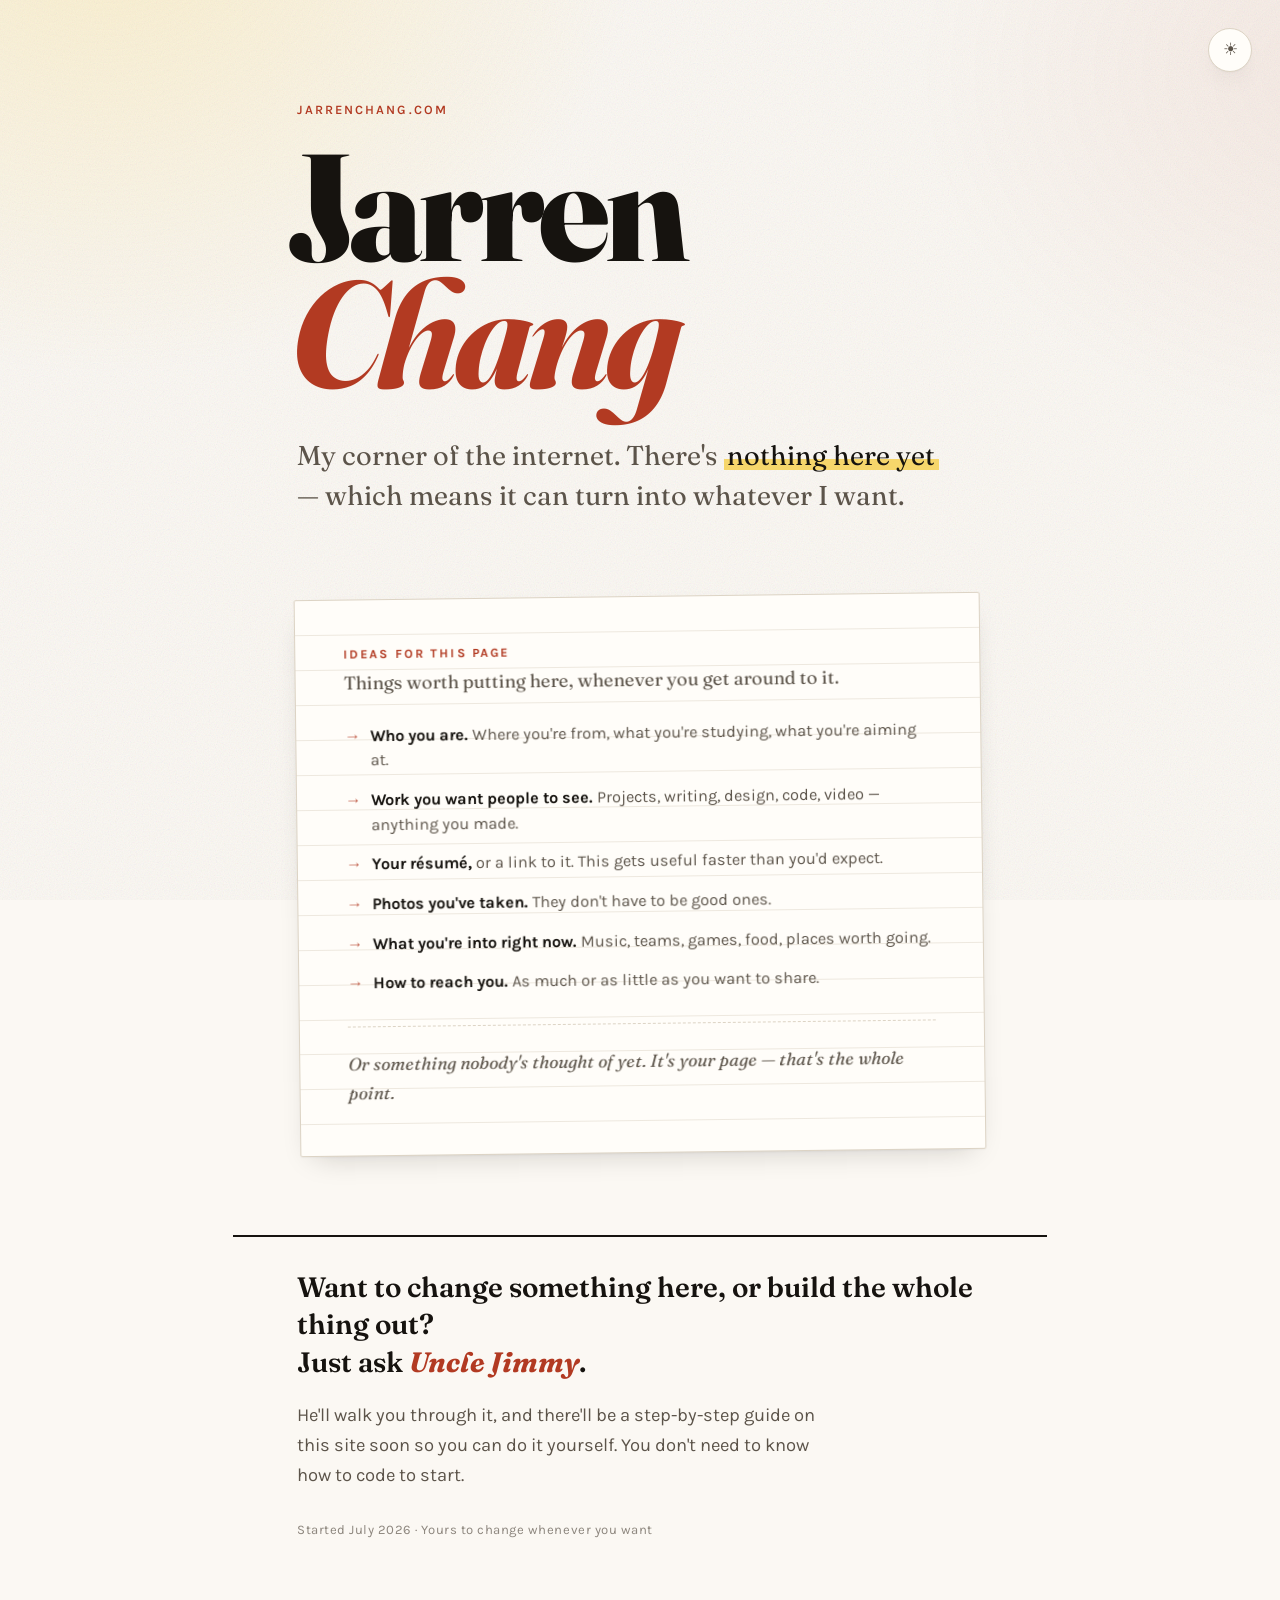
==== index.html @ b97a3cfe "Add placeholder front page and claim the custom domain First commit exists mainly to unblock the dom" ====
<!doctype html>
<html lang="en">
<head>
<meta charset="utf-8">
<meta name="viewport" content="width=device-width, initial-scale=1">
<title>Jarren Chang</title>
<meta name="description" content="Jarren Chang's personal site. Just getting started.">
<meta name="color-scheme" content="light dark">
<link rel="icon" href="data:image/svg+xml,<svg xmlns='http://www.w3.org/2000/svg' viewBox='0 0 100 100'><text y='.9em' font-size='90'>🌱</text></svg>">
<link rel="preconnect" href="https://fonts.googleapis.com">
<link rel="preconnect" href="https://fonts.gstatic.com" crossorigin>
<link href="https://fonts.googleapis.com/css2?family=Fraunces:opsz,wght@9..144,400..900&family=Karla:wght@300..700&display=swap" rel="stylesheet">

<!-- Set the theme before first paint so the page never flashes the wrong one. -->
<script>
  (function () {
    try {
      var saved = localStorage.getItem("theme");
      if (saved === "light" || saved === "dark") {
        document.documentElement.setAttribute("data-theme", saved);
      }
    } catch (e) { /* private browsing — fall back to the system preference */ }
  })();
</script>

<style>
  /* ---------- light (default) ---------- */
  :root {
    --paper:        #FBF8F3;
    --card:         #FFFDF9;
    --ink:          #16130F;
    --ink-soft:     #5C544A;
    --brick:        #B23A22;
    --highlight:    #F6D66B;
    --on-highlight: #16130F;
    --rule:         #DCD3C4;
    --grain:        .32;
    --wash-a:       rgba(246, 214, 107, .28);
    --wash-b:       rgba(178, 58, 34, .07);
    --card-shadow:  0 1px 2px rgba(22,19,15,.04), 0 12px 28px -14px rgba(22,19,15,.22);

    --display: "Fraunces", Georgia, serif;
    --body:    "Karla", -apple-system, sans-serif;
  }

  /* ---------- dark ---------- */
  @media (prefers-color-scheme: dark) {
    :root:not([data-theme="light"]) {
      --paper:        #14120F;
      --card:         #1C1916;
      --ink:          #F2EDE4;
      --ink-soft:     #A79C8D;
      --brick:        #EE7455;
      --highlight:    #F6D66B;
      --on-highlight: #14120F;
      --rule:         #37312A;
      --grain:        .20;
      --wash-a:       rgba(246, 214, 107, .10);
      --wash-b:       rgba(238, 116, 85, .07);
      --card-shadow:  0 1px 2px rgba(0,0,0,.3), 0 14px 34px -16px rgba(0,0,0,.6);
    }
  }

  /* The toggle must beat the media query in BOTH directions. */
  :root[data-theme="dark"] {
    --paper:        #14120F;
    --card:         #1C1916;
    --ink:          #F2EDE4;
    --ink-soft:     #A79C8D;
    --brick:        #EE7455;
    --highlight:    #F6D66B;
    --on-highlight: #14120F;
    --rule:         #37312A;
    --grain:        .20;
    --wash-a:       rgba(246, 214, 107, .10);
    --wash-b:       rgba(238, 116, 85, .07);
    --card-shadow:  0 1px 2px rgba(0,0,0,.3), 0 14px 34px -16px rgba(0,0,0,.6);
  }

  *, *::before, *::after { box-sizing: border-box; }
  html { -webkit-text-size-adjust: 100%; }

  body {
    margin: 0;
    background: var(--paper);
    color: var(--ink);
    font-family: var(--body);
    font-size: clamp(1rem, 0.95rem + 0.3vw, 1.15rem);
    line-height: 1.65;
    -webkit-font-smoothing: antialiased;
    overflow-x: hidden;
    transition: background-color .35s ease, color .35s ease;
  }

  /* Paper grain — inline SVG turbulence, no external asset to lose. */
  body::before {
    content: "";
    position: fixed;
    inset: 0;
    z-index: 0;
    pointer-events: none;
    opacity: var(--grain);
    background-image: url("data:image/svg+xml,%3Csvg xmlns='http://www.w3.org/2000/svg' width='300' height='300'%3E%3Cfilter id='n'%3E%3CfeTurbulence type='fractalNoise' baseFrequency='.85' numOctaves='3'/%3E%3C/filter%3E%3Crect width='300' height='300' filter='url(%23n)' opacity='.42'/%3E%3C/svg%3E");
  }

  body::after {
    content: "";
    position: fixed;
    inset: 0;
    z-index: 0;
    pointer-events: none;
    background:
      radial-gradient(70ch 60ch at 8% -10%, var(--wash-a), transparent 70%),
      radial-gradient(60ch 50ch at 105% 8%, var(--wash-b), transparent 65%);
  }

  .wrap {
    max-width: 74ch;
    margin: 0 auto;
    padding-inline: clamp(1.5rem, 6vw, 4rem);
  }

  main {
    position: relative;
    z-index: 1;
    padding-top: clamp(3.5rem, 11vh, 8rem);
  }

  /* ---------- theme toggle ---------- */

  .toggle {
    position: fixed;
    top: clamp(1rem, 3vw, 1.75rem);
    right: clamp(1rem, 3vw, 1.75rem);
    z-index: 10;
    width: 2.75rem;
    height: 2.75rem;
    display: grid;
    place-items: center;
    background: var(--card);
    color: var(--ink-soft);
    border: 1px solid var(--rule);
    border-radius: 50%;
    cursor: pointer;
    font-size: 1.05rem;
    line-height: 1;
    box-shadow: var(--card-shadow);
    transition: color .2s ease, transform .2s ease, border-color .2s ease;
  }
  .toggle:hover { color: var(--brick); transform: rotate(-12deg) scale(1.06); }
  .toggle:focus-visible { outline: 2px solid var(--brick); outline-offset: 3px; }

  .toggle .moon { display: none; }
  :root[data-theme="dark"] .toggle .sun  { display: none; }
  :root[data-theme="dark"] .toggle .moon { display: block; }
  @media (prefers-color-scheme: dark) {
    :root:not([data-theme="light"]) .toggle .sun  { display: none; }
    :root:not([data-theme="light"]) .toggle .moon { display: block; }
  }

  /* ---------- masthead ---------- */

  .eyebrow {
    font-size: .8rem;
    font-weight: 600;
    letter-spacing: .16em;
    text-transform: uppercase;
    color: var(--brick);
    margin: 0 0 1.4rem;
  }

  h1 {
    font-family: var(--display);
    font-optical-sizing: auto;
    font-weight: 800;
    font-size: clamp(3.6rem, 15vw, 9.5rem);
    line-height: .84;
    letter-spacing: -.035em;
    margin: 0 0 0 -.055em;
  }

  h1 .surname {
    display: block;
    color: var(--brick);
    font-style: italic;
    font-weight: 700;
  }

  .lede {
    font-family: var(--display);
    font-size: clamp(1.25rem, 1.05rem + 1vw, 1.7rem);
    line-height: 1.45;
    color: var(--ink-soft);
    max-width: 36ch;
    margin: 2.4rem 0 0;
  }

  .lede em {
    font-style: normal;
    color: var(--on-highlight);
    background: linear-gradient(transparent 62%, var(--highlight) 62%, var(--highlight) 94%, transparent 94%);
    padding: 0 .12em;
  }

  /* ---------- ideas notecard ---------- */

  .ideas {
    position: relative;
    margin: clamp(3.5rem, 9vh, 6rem) 0 0;
    padding: clamp(1.75rem, 4vw, 2.75rem) clamp(1.5rem, 4vw, 3rem) clamp(2rem, 4vw, 3rem);
    background: var(--card);
    border: 1px solid var(--rule);
    border-radius: 2px;
    transform: rotate(-.7deg);
    box-shadow: var(--card-shadow);
  }

  .ideas::before {
    content: "";
    position: absolute;
    inset: 0;
    pointer-events: none;
    opacity: .5;
    background: repeating-linear-gradient(
      to bottom,
      transparent,
      transparent calc(1.9em - 1px),
      var(--rule) calc(1.9em - 1px),
      var(--rule) 1.9em
    );
  }

  .ideas > * { position: relative; }

  .ideas h2 {
    font-size: .78rem;
    font-weight: 700;
    letter-spacing: .17em;
    text-transform: uppercase;
    color: var(--brick);
    margin: 0 0 .35rem;
  }

  .ideas .sub {
    font-family: var(--display);
    font-size: 1.15rem;
    color: var(--ink-soft);
    margin: 0 0 1.75rem;
    line-height: 1.4;
  }

  .ideas ul {
    list-style: none;
    margin: 0;
    padding: 0;
    display: grid;
    gap: .95rem;
  }

  .ideas li {
    display: grid;
    grid-template-columns: 1.6rem 1fr;
    align-items: baseline;
    font-size: 1.02rem;
    line-height: 1.5;
    color: var(--ink-soft);
  }

  .ideas li::before {
    content: "→";
    color: var(--brick);
    font-weight: 600;
    opacity: .8;
  }

  .ideas li b { font-weight: 700; color: var(--ink); }

  .ideas .last {
    margin: 1.9rem 0 0;
    padding-top: 1.4rem;
    border-top: 1px dashed var(--rule);
    font-family: var(--display);
    font-style: italic;
    font-size: 1.1rem;
    color: var(--ink-soft);
  }

  /* ---------- footer ---------- */

  footer {
    position: relative;
    z-index: 1;
    margin-top: clamp(3.5rem, 9vh, 6rem);
    padding-bottom: 4rem;
  }

  footer .inner {
    padding-top: 2rem;
    border-top: 2px solid var(--ink);
  }

  footer p { margin: 0 0 .9rem; max-width: 48ch; color: var(--ink-soft); }

  footer .ask {
    font-family: var(--display);
    font-size: clamp(1.3rem, 1.1rem + 1vw, 1.75rem);
    font-weight: 600;
    line-height: 1.35;
    color: var(--ink);
    margin-bottom: 1.1rem;
  }

  footer .ask b {
    color: var(--brick);
    font-style: italic;
    font-weight: 700;
    white-space: nowrap;
  }

  footer small {
    display: block;
    margin-top: 1.8rem;
    font-size: .82rem;
    letter-spacing: .04em;
    color: var(--ink-soft);
    opacity: .7;
  }

  /* ---------- entrance ---------- */

  .reveal {
    opacity: 0;
    transform: translateY(14px);
    animation: rise .85s cubic-bezier(.22,.68,.32,1) forwards;
  }
  .d1 { animation-delay: .05s; }
  .d2 { animation-delay: .18s; }
  .d3 { animation-delay: .32s; }
  .d4 { animation-delay: .48s; }
  .d5 { animation-delay: .62s; }

  @keyframes rise { to { opacity: 1; transform: translateY(0); } }

  .ideas.reveal { animation-name: rise-tilt; }
  @keyframes rise-tilt {
    from { opacity: 0; transform: translateY(20px) rotate(1.4deg); }
    to   { opacity: 1; transform: translateY(0)   rotate(-.7deg); }
  }

  @media (prefers-reduced-motion: reduce) {
    .reveal { animation: none; opacity: 1; transform: none; }
    .ideas.reveal { transform: rotate(-.7deg); }
    body, .toggle { transition: none; }
  }

  @media (max-width: 34rem) {
    .ideas, .ideas.reveal { transform: none; }
    .ideas.reveal { animation-name: rise; }
    h1 { margin-left: -.03em; }
  }
</style>
</head>
<body>

<button class="toggle" id="themeToggle" type="button" aria-label="Switch between light and dark mode">
  <span class="sun" aria-hidden="true">☀</span>
  <span class="moon" aria-hidden="true">☾</span>
</button>

<main class="wrap">

  <p class="eyebrow reveal d1">jarrenchang.com</p>

  <h1 class="reveal d2">Jarren<span class="surname">Chang</span></h1>

  <p class="lede reveal d3">
    My corner of the internet. There's <em>nothing here yet</em> — which means it can
    turn into whatever I want.
  </p>

  <section class="ideas reveal d4">
    <h2>Ideas for this page</h2>
    <p class="sub">Things worth putting here, whenever you get around to it.</p>

    <ul>
      <li><span><b>Who you are.</b> Where you're from, what you're studying, what you're aiming at.</span></li>
      <li><span><b>Work you want people to see.</b> Projects, writing, design, code, video — anything you made.</span></li>
      <li><span><b>Your résumé,</b> or a link to it. This gets useful faster than you'd expect.</span></li>
      <li><span><b>Photos you've taken.</b> They don't have to be good ones.</span></li>
      <li><span><b>What you're into right now.</b> Music, teams, games, food, places worth going.</span></li>
      <li><span><b>How to reach you.</b> As much or as little as you want to share.</span></li>
    </ul>

    <p class="last">Or something nobody's thought of yet. It's your page — that's the whole point.</p>
  </section>

</main>

<footer>
  <div class="wrap inner">
    <p class="ask">
      Want to change something here, or build the whole thing out?<br>
      Just ask <b>Uncle Jimmy</b>.
    </p>
    <p>
      He'll walk you through it, and there'll be a step-by-step guide on this site soon
      so you can do it yourself. You don't need to know how to code to start.
    </p>
    <small>Started July 2026 · Yours to change whenever you want</small>
  </div>
</footer>

<script>
  (function () {
    var btn = document.getElementById("themeToggle");
    var root = document.documentElement;

    btn.addEventListener("click", function () {
      var systemDark = window.matchMedia("(prefers-color-scheme: dark)").matches;
      var current = root.getAttribute("data-theme") || (systemDark ? "dark" : "light");
      var next = current === "dark" ? "light" : "dark";
      root.setAttribute("data-theme", next);
      try { localStorage.setItem("theme", next); } catch (e) { /* nothing to do */ }
    });
  })();
</script>

</body>
</html>
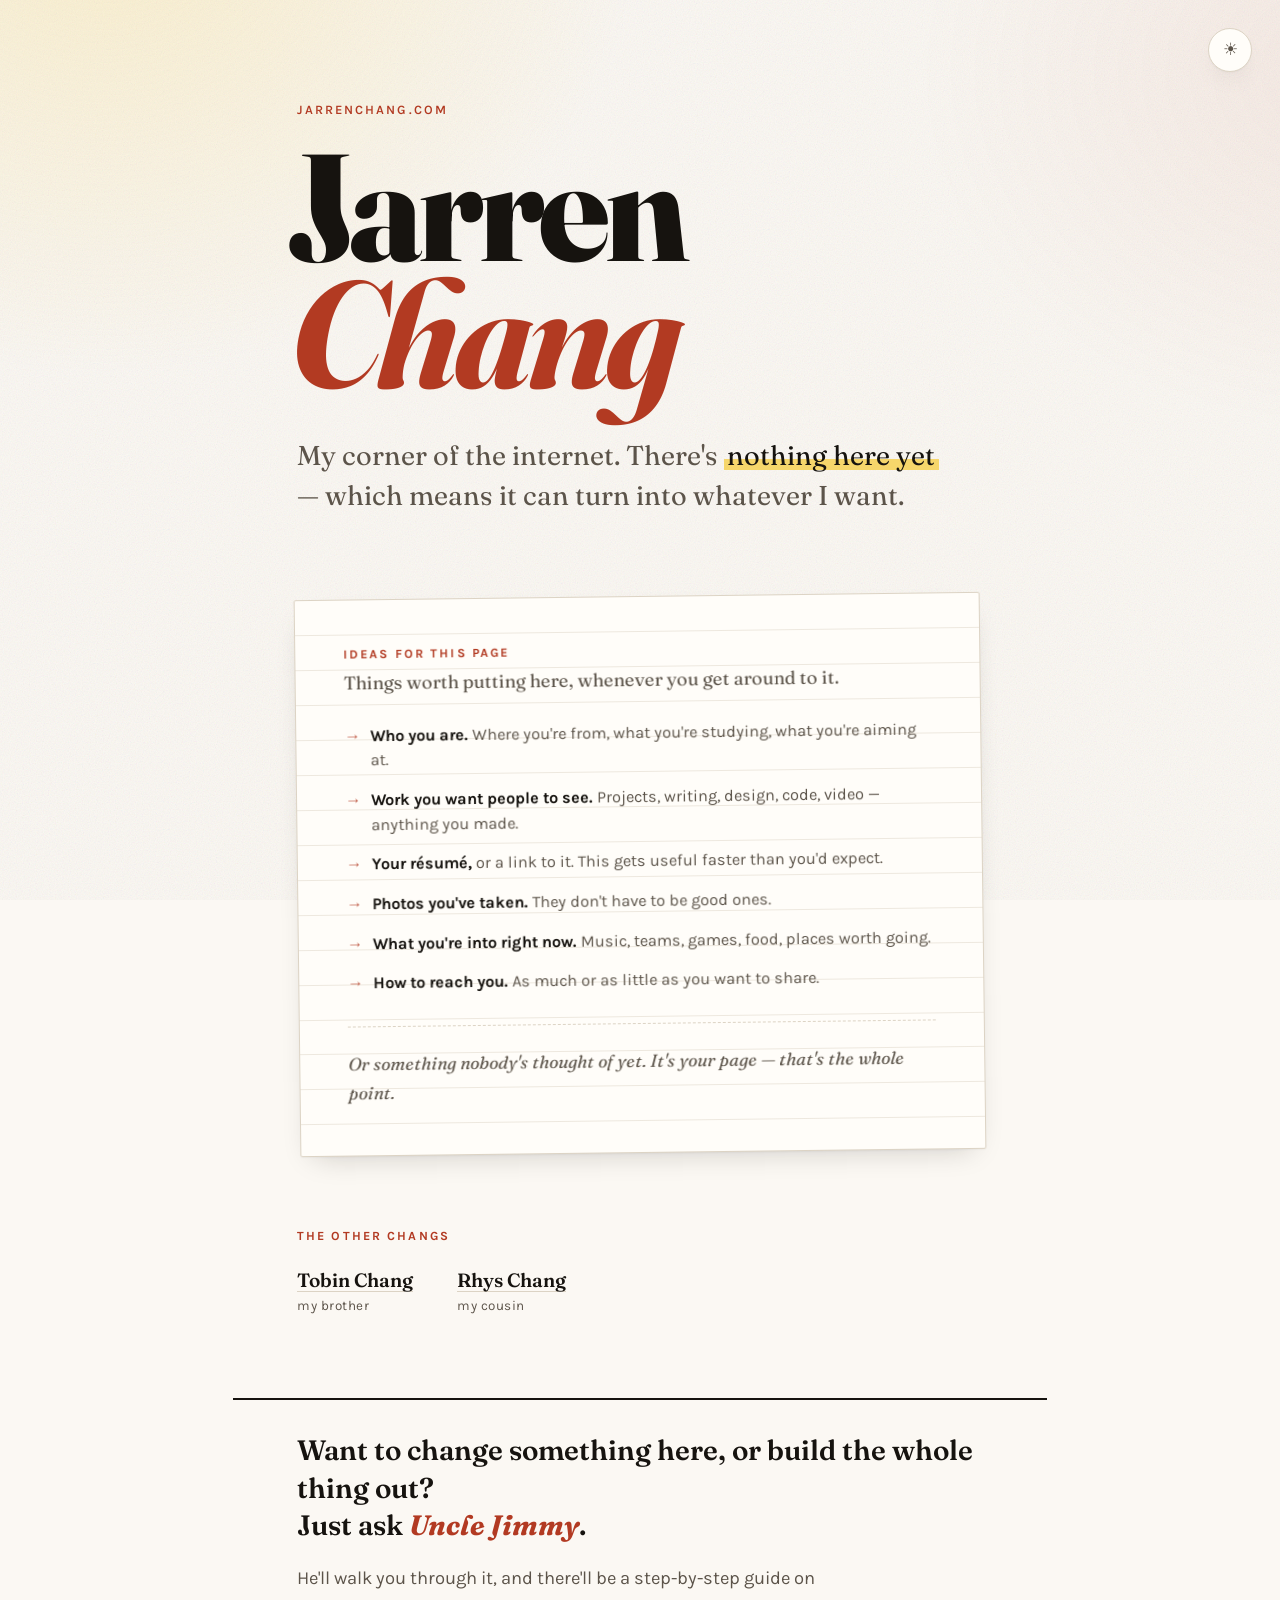
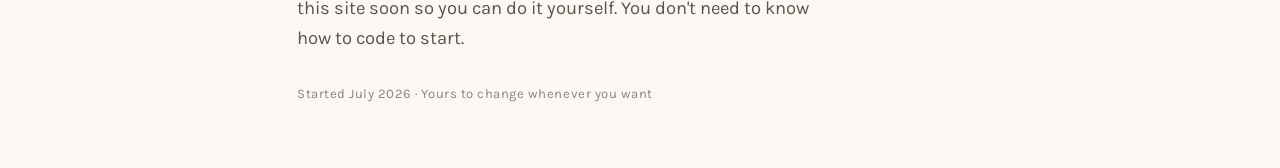
==== commit 202614f0: "Add links to Tobin's and Rhys's sites Both domains already resolve to GitHub Pages, so these aren't " ====
--- a/index.html
+++ b/index.html
@@ -285,6 +285,64 @@
     color: var(--ink-soft);
   }
 
+  /* ---------- the other Changs ---------- */
+
+  .elsewhere {
+    margin: clamp(3rem, 8vh, 5rem) 0 0;
+  }
+
+  .elsewhere h2 {
+    font-size: .78rem;
+    font-weight: 700;
+    letter-spacing: .17em;
+    text-transform: uppercase;
+    color: var(--brick);
+    margin: 0 0 1.25rem;
+  }
+
+  .elsewhere ul {
+    list-style: none;
+    margin: 0;
+    padding: 0;
+    display: flex;
+    flex-wrap: wrap;
+    gap: .85rem 2.75rem;
+  }
+
+  .elsewhere a {
+    display: inline-flex;
+    flex-direction: column;
+    text-decoration: none;
+    color: var(--ink);
+  }
+
+  .elsewhere .who {
+    font-family: var(--display);
+    font-size: 1.2rem;
+    font-weight: 600;
+    line-height: 1.25;
+    text-decoration: underline;
+    text-decoration-color: var(--rule);
+    text-decoration-thickness: 1px;
+    text-underline-offset: .22em;
+    transition: color .2s ease, text-decoration-color .2s ease;
+  }
+
+  .elsewhere .rel {
+    font-size: .84rem;
+    letter-spacing: .04em;
+    color: var(--ink-soft);
+    margin-top: .15rem;
+  }
+
+  .elsewhere a:hover .who,
+  .elsewhere a:focus-visible .who {
+    color: var(--brick);
+    text-decoration-color: var(--brick);
+  }
+
+  .elsewhere a:focus-visible { outline: 2px solid var(--brick); outline-offset: 4px; }
+
   /* ---------- footer ---------- */
 
   footer {
@@ -392,6 +450,24 @@
     </ul>
 
     <p class="last">Or something nobody's thought of yet. It's your page — that's the whole point.</p>
+  </section>
+
+  <section class="elsewhere reveal d5">
+    <h2>The other Changs</h2>
+    <ul>
+      <li>
+        <a href="https://tobinchang.com">
+          <span class="who">Tobin Chang</span>
+          <span class="rel">my brother</span>
+        </a>
+      </li>
+      <li>
+        <a href="https://rhyschang.com">
+          <span class="who">Rhys Chang</span>
+          <span class="rel">my cousin</span>
+        </a>
+      </li>
+    </ul>
   </section>
 
 </main>
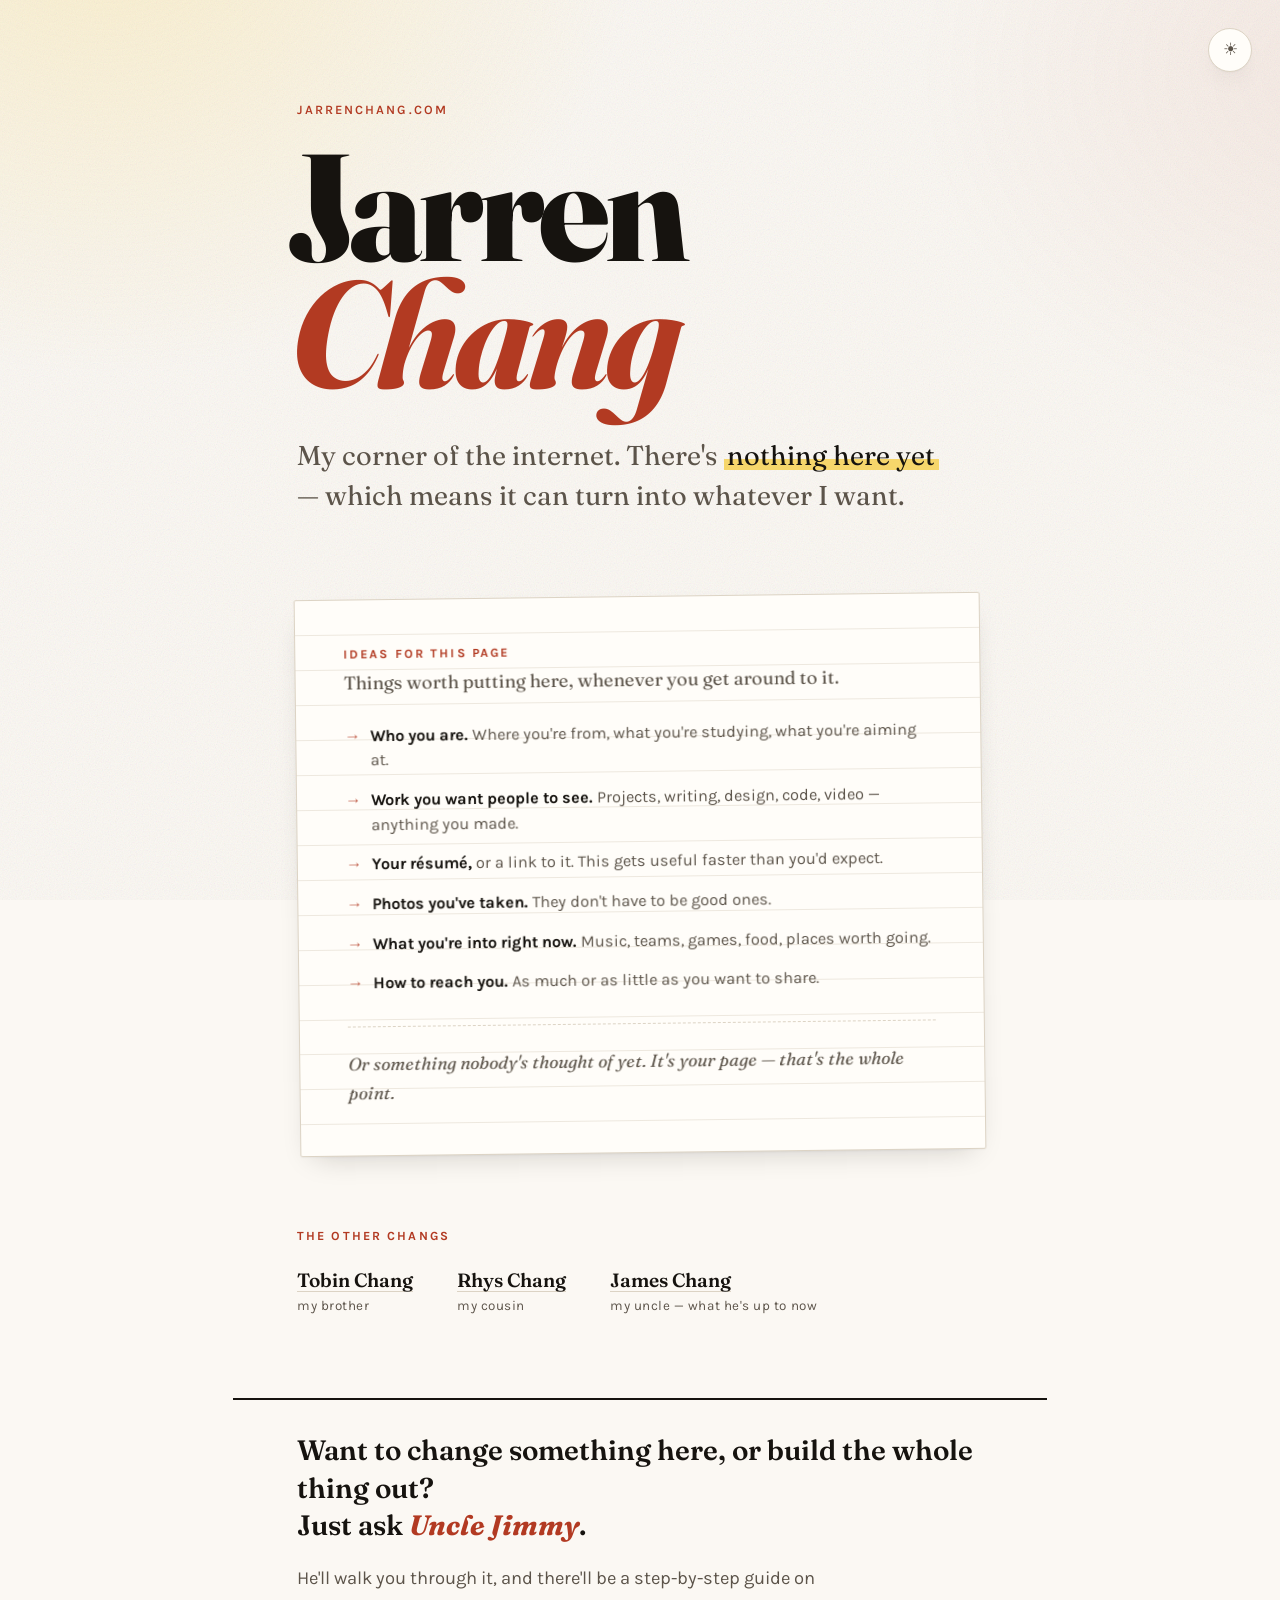
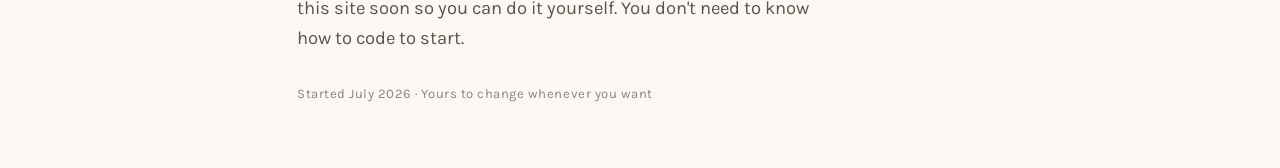
==== commit 5856daf3: "Add link to Uncle Jimmy's /now page Points at jameschang.co/now rather than the site root — verified" ====
--- a/index.html
+++ b/index.html
@@ -467,6 +467,12 @@
           <span class="rel">my cousin</span>
         </a>
       </li>
+      <li>
+        <a href="https://jameschang.co/now">
+          <span class="who">James Chang</span>
+          <span class="rel">my uncle — what he's up to now</span>
+        </a>
+      </li>
     </ul>
   </section>
 
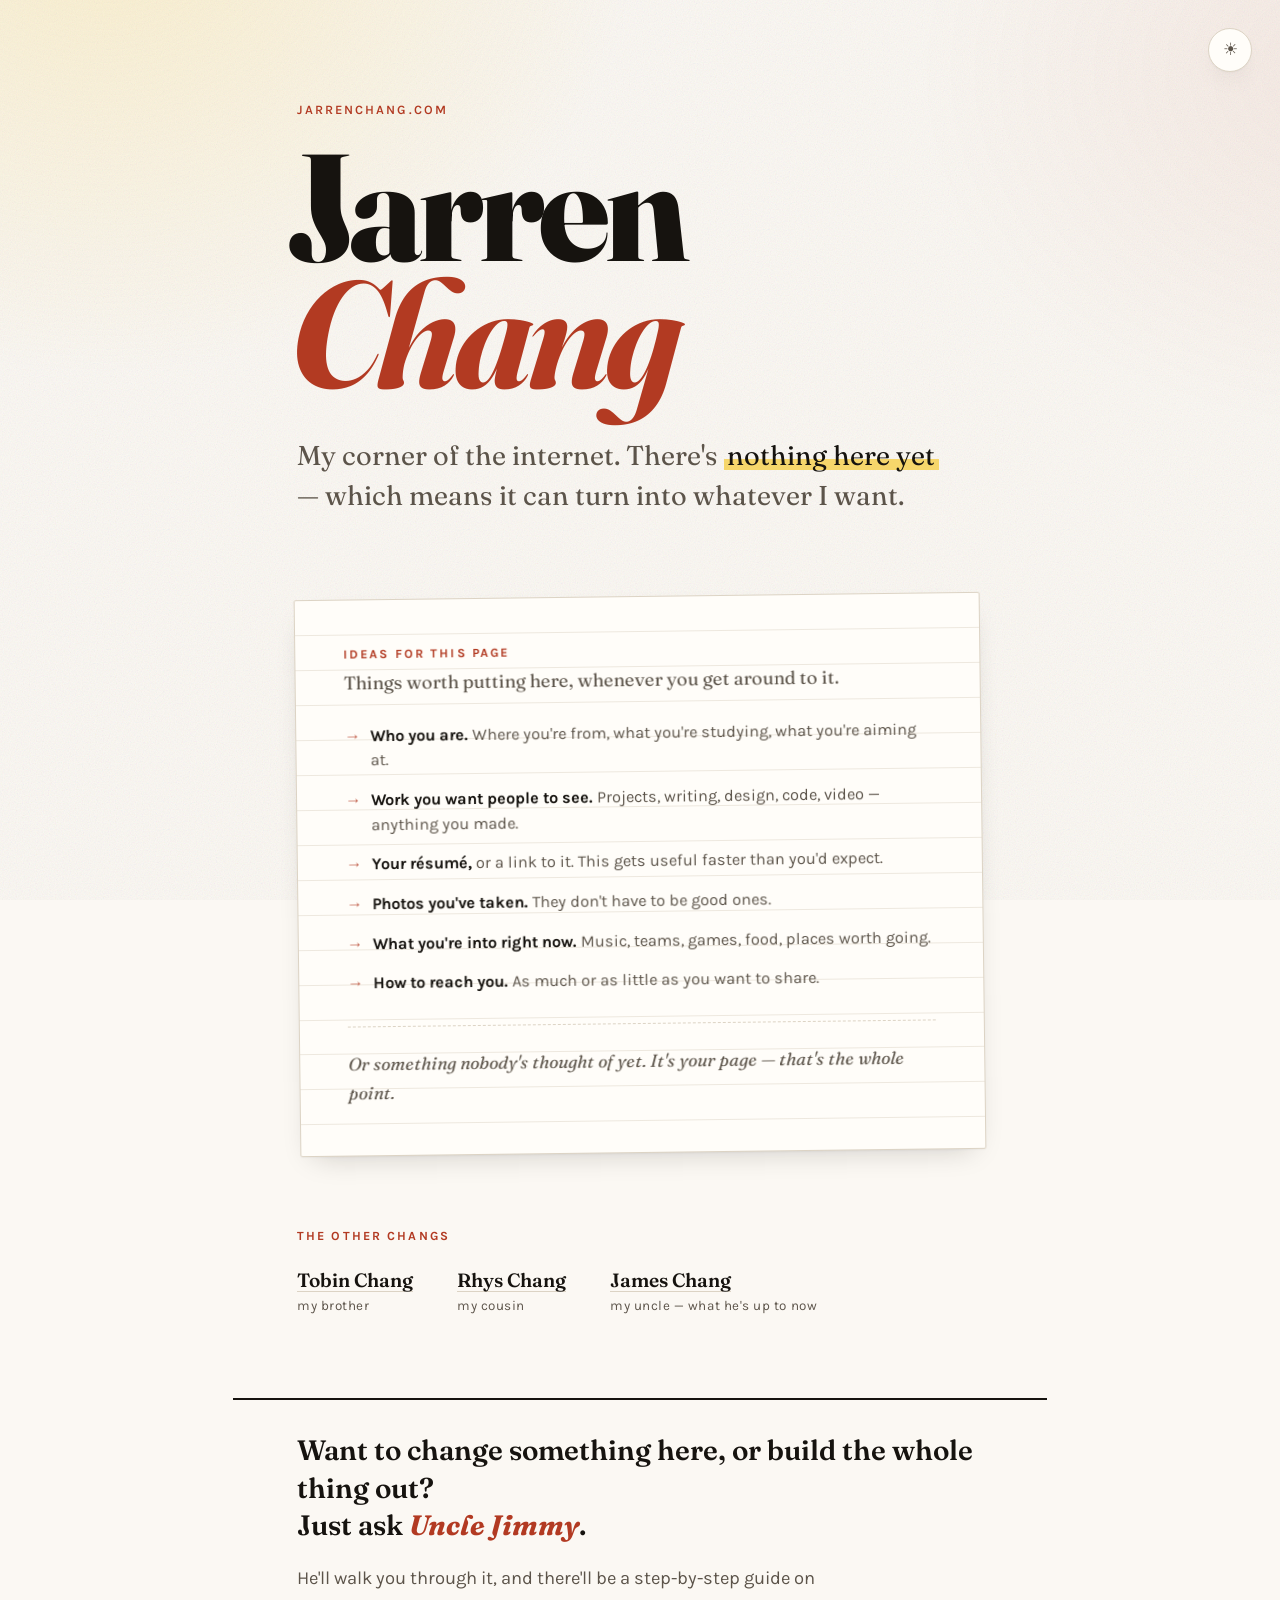
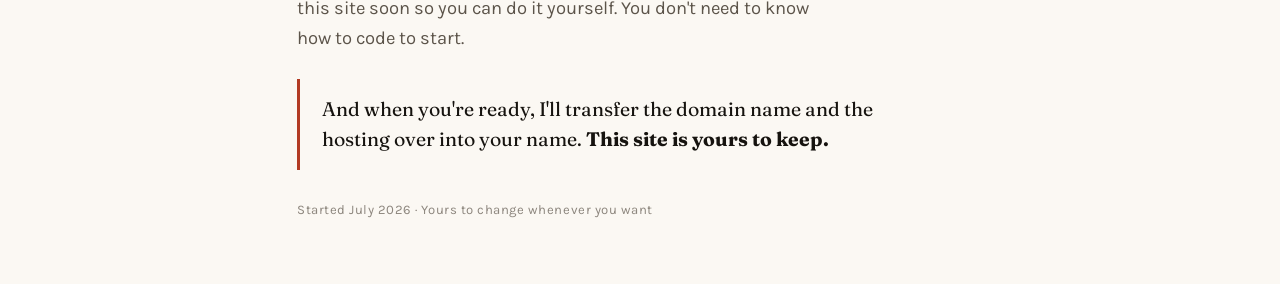
==== commit 01532a77: "Add the handoff promise to the footer Set apart with an accent rule rather than folded into the surr" ====
--- a/index.html
+++ b/index.html
@@ -374,6 +374,19 @@
     font-weight: 700;
     white-space: nowrap;
   }
+
+  footer .handoff {
+    margin-top: 1.6rem;
+    padding: 1rem 0 1rem 1.35rem;
+    border-left: 3px solid var(--brick);
+    font-family: var(--display);
+    font-size: clamp(1.05rem, .98rem + .35vw, 1.22rem);
+    line-height: 1.5;
+    color: var(--ink);
+    max-width: 46ch;
+  }
+
+  footer .handoff b { font-weight: 700; }
 
   footer small {
     display: block;
@@ -488,6 +501,10 @@
       He'll walk you through it, and there'll be a step-by-step guide on this site soon
       so you can do it yourself. You don't need to know how to code to start.
     </p>
+    <p class="handoff">
+      And when you're ready, I'll transfer the domain name and the hosting over into
+      your name. <b>This site is yours to keep.</b>
+    </p>
     <small>Started July 2026 · Yours to change whenever you want</small>
   </div>
 </footer>
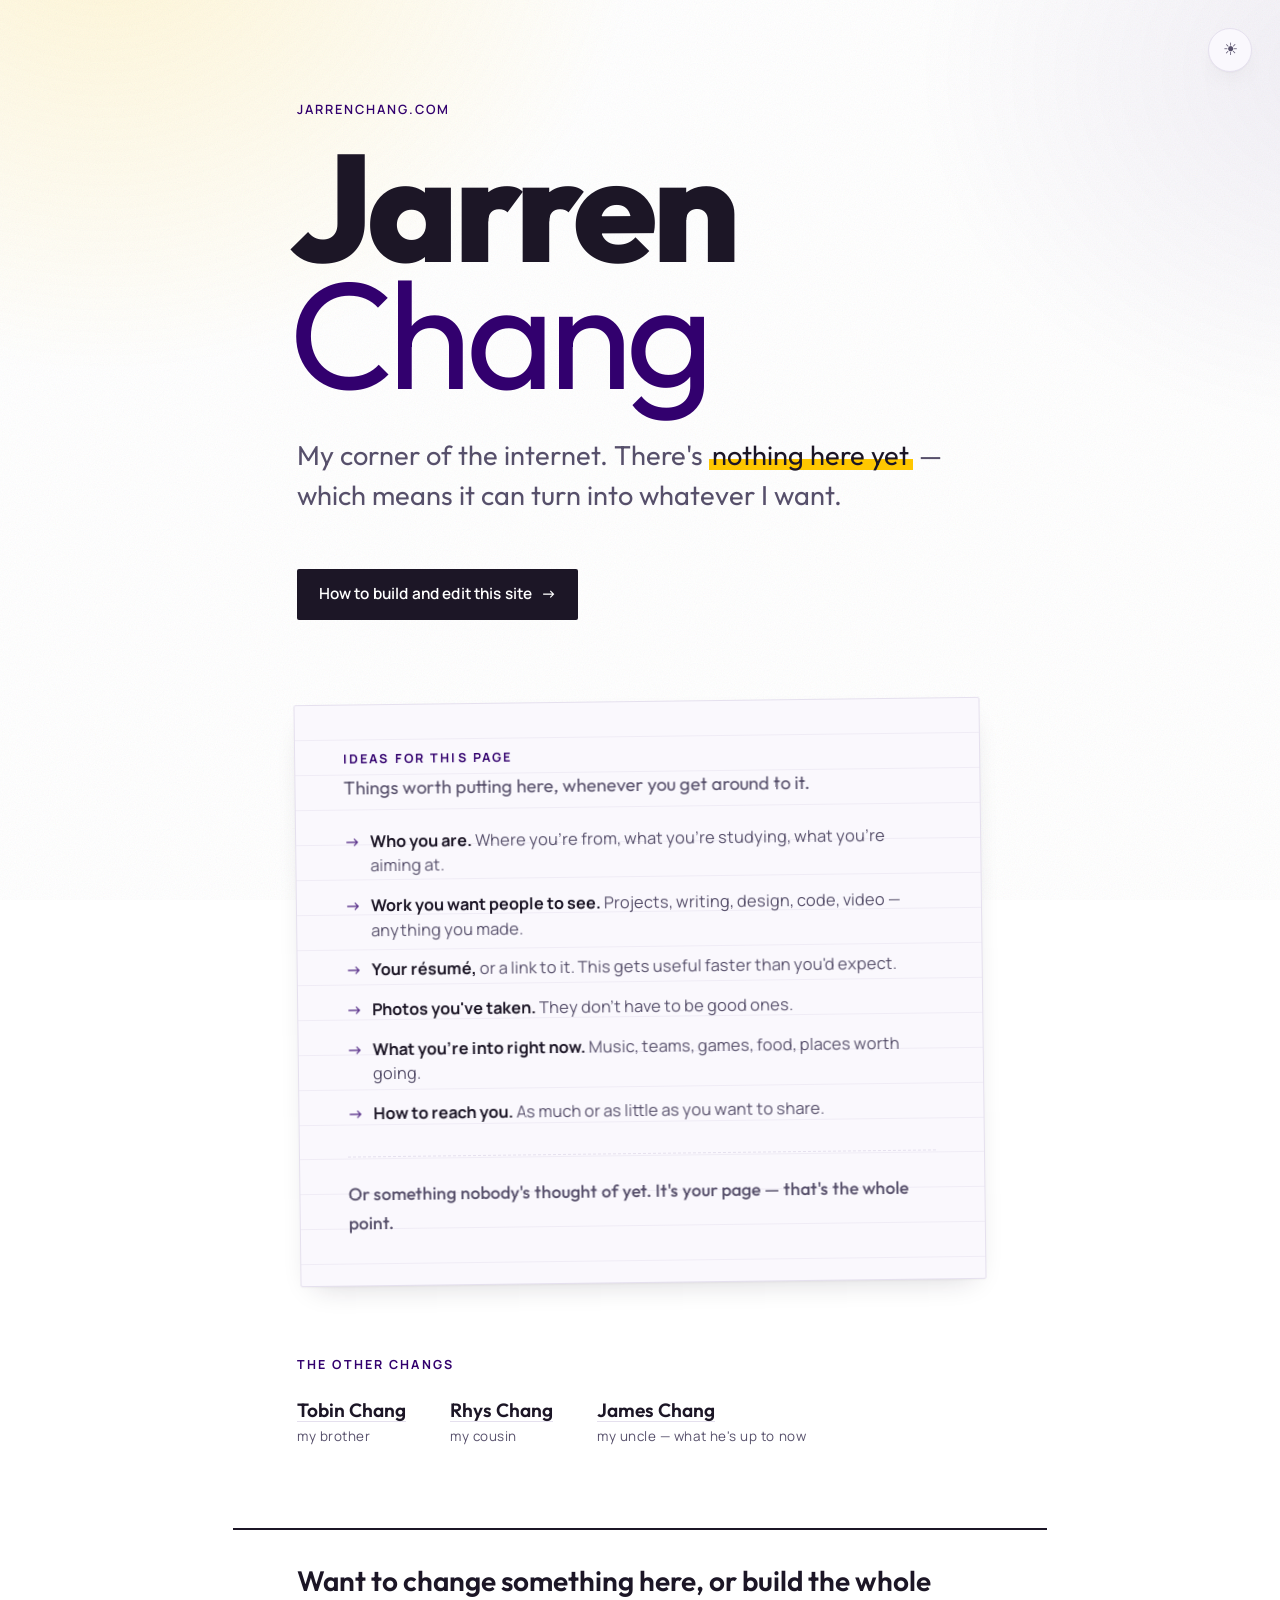
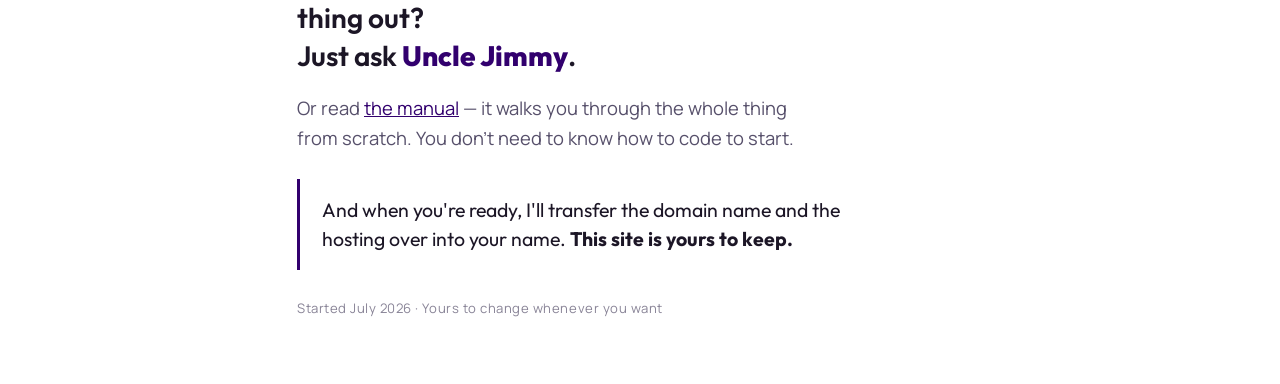
==== commit 873e6397: "Add the operator's manual and switch to UW colours and modern type /howto is the point of this site " ====
--- a/index.html
+++ b/index.html
@@ -1,5 +1,5 @@
 <!doctype html>
-<html lang="en">
+<html lang="en" class="home">
 <head>
 <meta charset="utf-8">
 <meta name="viewport" content="width=device-width, initial-scale=1">
@@ -9,427 +9,18 @@
 <link rel="icon" href="data:image/svg+xml,<svg xmlns='http://www.w3.org/2000/svg' viewBox='0 0 100 100'><text y='.9em' font-size='90'>🌱</text></svg>">
 <link rel="preconnect" href="https://fonts.googleapis.com">
 <link rel="preconnect" href="https://fonts.gstatic.com" crossorigin>
-<link href="https://fonts.googleapis.com/css2?family=Fraunces:opsz,wght@9..144,400..900&family=Karla:wght@300..700&display=swap" rel="stylesheet">
+<link href="https://fonts.googleapis.com/css2?family=JetBrains+Mono:wght@400;600&family=Manrope:wght@300..800&family=Outfit:wght@300..900&display=swap" rel="stylesheet">
+<link rel="stylesheet" href="/assets/site.css">
 
 <!-- Set the theme before first paint so the page never flashes the wrong one. -->
 <script>
   (function () {
     try {
       var saved = localStorage.getItem("theme");
-      if (saved === "light" || saved === "dark") {
-        document.documentElement.setAttribute("data-theme", saved);
-      }
+      if (saved === "light" || saved === "dark") document.documentElement.setAttribute("data-theme", saved);
     } catch (e) { /* private browsing — fall back to the system preference */ }
   })();
 </script>
-
-<style>
-  /* ---------- light (default) ---------- */
-  :root {
-    --paper:        #FBF8F3;
-    --card:         #FFFDF9;
-    --ink:          #16130F;
-    --ink-soft:     #5C544A;
-    --brick:        #B23A22;
-    --highlight:    #F6D66B;
-    --on-highlight: #16130F;
-    --rule:         #DCD3C4;
-    --grain:        .32;
-    --wash-a:       rgba(246, 214, 107, .28);
-    --wash-b:       rgba(178, 58, 34, .07);
-    --card-shadow:  0 1px 2px rgba(22,19,15,.04), 0 12px 28px -14px rgba(22,19,15,.22);
-
-    --display: "Fraunces", Georgia, serif;
-    --body:    "Karla", -apple-system, sans-serif;
-  }
-
-  /* ---------- dark ---------- */
-  @media (prefers-color-scheme: dark) {
-    :root:not([data-theme="light"]) {
-      --paper:        #14120F;
-      --card:         #1C1916;
-      --ink:          #F2EDE4;
-      --ink-soft:     #A79C8D;
-      --brick:        #EE7455;
-      --highlight:    #F6D66B;
-      --on-highlight: #14120F;
-      --rule:         #37312A;
-      --grain:        .20;
-      --wash-a:       rgba(246, 214, 107, .10);
-      --wash-b:       rgba(238, 116, 85, .07);
-      --card-shadow:  0 1px 2px rgba(0,0,0,.3), 0 14px 34px -16px rgba(0,0,0,.6);
-    }
-  }
-
-  /* The toggle must beat the media query in BOTH directions. */
-  :root[data-theme="dark"] {
-    --paper:        #14120F;
-    --card:         #1C1916;
-    --ink:          #F2EDE4;
-    --ink-soft:     #A79C8D;
-    --brick:        #EE7455;
-    --highlight:    #F6D66B;
-    --on-highlight: #14120F;
-    --rule:         #37312A;
-    --grain:        .20;
-    --wash-a:       rgba(246, 214, 107, .10);
-    --wash-b:       rgba(238, 116, 85, .07);
-    --card-shadow:  0 1px 2px rgba(0,0,0,.3), 0 14px 34px -16px rgba(0,0,0,.6);
-  }
-
-  *, *::before, *::after { box-sizing: border-box; }
-  html { -webkit-text-size-adjust: 100%; }
-
-  body {
-    margin: 0;
-    background: var(--paper);
-    color: var(--ink);
-    font-family: var(--body);
-    font-size: clamp(1rem, 0.95rem + 0.3vw, 1.15rem);
-    line-height: 1.65;
-    -webkit-font-smoothing: antialiased;
-    overflow-x: hidden;
-    transition: background-color .35s ease, color .35s ease;
-  }
-
-  /* Paper grain — inline SVG turbulence, no external asset to lose. */
-  body::before {
-    content: "";
-    position: fixed;
-    inset: 0;
-    z-index: 0;
-    pointer-events: none;
-    opacity: var(--grain);
-    background-image: url("data:image/svg+xml,%3Csvg xmlns='http://www.w3.org/2000/svg' width='300' height='300'%3E%3Cfilter id='n'%3E%3CfeTurbulence type='fractalNoise' baseFrequency='.85' numOctaves='3'/%3E%3C/filter%3E%3Crect width='300' height='300' filter='url(%23n)' opacity='.42'/%3E%3C/svg%3E");
-  }
-
-  body::after {
-    content: "";
-    position: fixed;
-    inset: 0;
-    z-index: 0;
-    pointer-events: none;
-    background:
-      radial-gradient(70ch 60ch at 8% -10%, var(--wash-a), transparent 70%),
-      radial-gradient(60ch 50ch at 105% 8%, var(--wash-b), transparent 65%);
-  }
-
-  .wrap {
-    max-width: 74ch;
-    margin: 0 auto;
-    padding-inline: clamp(1.5rem, 6vw, 4rem);
-  }
-
-  main {
-    position: relative;
-    z-index: 1;
-    padding-top: clamp(3.5rem, 11vh, 8rem);
-  }
-
-  /* ---------- theme toggle ---------- */
-
-  .toggle {
-    position: fixed;
-    top: clamp(1rem, 3vw, 1.75rem);
-    right: clamp(1rem, 3vw, 1.75rem);
-    z-index: 10;
-    width: 2.75rem;
-    height: 2.75rem;
-    display: grid;
-    place-items: center;
-    background: var(--card);
-    color: var(--ink-soft);
-    border: 1px solid var(--rule);
-    border-radius: 50%;
-    cursor: pointer;
-    font-size: 1.05rem;
-    line-height: 1;
-    box-shadow: var(--card-shadow);
-    transition: color .2s ease, transform .2s ease, border-color .2s ease;
-  }
-  .toggle:hover { color: var(--brick); transform: rotate(-12deg) scale(1.06); }
-  .toggle:focus-visible { outline: 2px solid var(--brick); outline-offset: 3px; }
-
-  .toggle .moon { display: none; }
-  :root[data-theme="dark"] .toggle .sun  { display: none; }
-  :root[data-theme="dark"] .toggle .moon { display: block; }
-  @media (prefers-color-scheme: dark) {
-    :root:not([data-theme="light"]) .toggle .sun  { display: none; }
-    :root:not([data-theme="light"]) .toggle .moon { display: block; }
-  }
-
-  /* ---------- masthead ---------- */
-
-  .eyebrow {
-    font-size: .8rem;
-    font-weight: 600;
-    letter-spacing: .16em;
-    text-transform: uppercase;
-    color: var(--brick);
-    margin: 0 0 1.4rem;
-  }
-
-  h1 {
-    font-family: var(--display);
-    font-optical-sizing: auto;
-    font-weight: 800;
-    font-size: clamp(3.6rem, 15vw, 9.5rem);
-    line-height: .84;
-    letter-spacing: -.035em;
-    margin: 0 0 0 -.055em;
-  }
-
-  h1 .surname {
-    display: block;
-    color: var(--brick);
-    font-style: italic;
-    font-weight: 700;
-  }
-
-  .lede {
-    font-family: var(--display);
-    font-size: clamp(1.25rem, 1.05rem + 1vw, 1.7rem);
-    line-height: 1.45;
-    color: var(--ink-soft);
-    max-width: 36ch;
-    margin: 2.4rem 0 0;
-  }
-
-  .lede em {
-    font-style: normal;
-    color: var(--on-highlight);
-    background: linear-gradient(transparent 62%, var(--highlight) 62%, var(--highlight) 94%, transparent 94%);
-    padding: 0 .12em;
-  }
-
-  /* ---------- ideas notecard ---------- */
-
-  .ideas {
-    position: relative;
-    margin: clamp(3.5rem, 9vh, 6rem) 0 0;
-    padding: clamp(1.75rem, 4vw, 2.75rem) clamp(1.5rem, 4vw, 3rem) clamp(2rem, 4vw, 3rem);
-    background: var(--card);
-    border: 1px solid var(--rule);
-    border-radius: 2px;
-    transform: rotate(-.7deg);
-    box-shadow: var(--card-shadow);
-  }
-
-  .ideas::before {
-    content: "";
-    position: absolute;
-    inset: 0;
-    pointer-events: none;
-    opacity: .5;
-    background: repeating-linear-gradient(
-      to bottom,
-      transparent,
-      transparent calc(1.9em - 1px),
-      var(--rule) calc(1.9em - 1px),
-      var(--rule) 1.9em
-    );
-  }
-
-  .ideas > * { position: relative; }
-
-  .ideas h2 {
-    font-size: .78rem;
-    font-weight: 700;
-    letter-spacing: .17em;
-    text-transform: uppercase;
-    color: var(--brick);
-    margin: 0 0 .35rem;
-  }
-
-  .ideas .sub {
-    font-family: var(--display);
-    font-size: 1.15rem;
-    color: var(--ink-soft);
-    margin: 0 0 1.75rem;
-    line-height: 1.4;
-  }
-
-  .ideas ul {
-    list-style: none;
-    margin: 0;
-    padding: 0;
-    display: grid;
-    gap: .95rem;
-  }
-
-  .ideas li {
-    display: grid;
-    grid-template-columns: 1.6rem 1fr;
-    align-items: baseline;
-    font-size: 1.02rem;
-    line-height: 1.5;
-    color: var(--ink-soft);
-  }
-
-  .ideas li::before {
-    content: "→";
-    color: var(--brick);
-    font-weight: 600;
-    opacity: .8;
-  }
-
-  .ideas li b { font-weight: 700; color: var(--ink); }
-
-  .ideas .last {
-    margin: 1.9rem 0 0;
-    padding-top: 1.4rem;
-    border-top: 1px dashed var(--rule);
-    font-family: var(--display);
-    font-style: italic;
-    font-size: 1.1rem;
-    color: var(--ink-soft);
-  }
-
-  /* ---------- the other Changs ---------- */
-
-  .elsewhere {
-    margin: clamp(3rem, 8vh, 5rem) 0 0;
-  }
-
-  .elsewhere h2 {
-    font-size: .78rem;
-    font-weight: 700;
-    letter-spacing: .17em;
-    text-transform: uppercase;
-    color: var(--brick);
-    margin: 0 0 1.25rem;
-  }
-
-  .elsewhere ul {
-    list-style: none;
-    margin: 0;
-    padding: 0;
-    display: flex;
-    flex-wrap: wrap;
-    gap: .85rem 2.75rem;
-  }
-
-  .elsewhere a {
-    display: inline-flex;
-    flex-direction: column;
-    text-decoration: none;
-    color: var(--ink);
-  }
-
-  .elsewhere .who {
-    font-family: var(--display);
-    font-size: 1.2rem;
-    font-weight: 600;
-    line-height: 1.25;
-    text-decoration: underline;
-    text-decoration-color: var(--rule);
-    text-decoration-thickness: 1px;
-    text-underline-offset: .22em;
-    transition: color .2s ease, text-decoration-color .2s ease;
-  }
-
-  .elsewhere .rel {
-    font-size: .84rem;
-    letter-spacing: .04em;
-    color: var(--ink-soft);
-    margin-top: .15rem;
-  }
-
-  .elsewhere a:hover .who,
-  .elsewhere a:focus-visible .who {
-    color: var(--brick);
-    text-decoration-color: var(--brick);
-  }
-
-  .elsewhere a:focus-visible { outline: 2px solid var(--brick); outline-offset: 4px; }
-
-  /* ---------- footer ---------- */
-
-  footer {
-    position: relative;
-    z-index: 1;
-    margin-top: clamp(3.5rem, 9vh, 6rem);
-    padding-bottom: 4rem;
-  }
-
-  footer .inner {
-    padding-top: 2rem;
-    border-top: 2px solid var(--ink);
-  }
-
-  footer p { margin: 0 0 .9rem; max-width: 48ch; color: var(--ink-soft); }
-
-  footer .ask {
-    font-family: var(--display);
-    font-size: clamp(1.3rem, 1.1rem + 1vw, 1.75rem);
-    font-weight: 600;
-    line-height: 1.35;
-    color: var(--ink);
-    margin-bottom: 1.1rem;
-  }
-
-  footer .ask b {
-    color: var(--brick);
-    font-style: italic;
-    font-weight: 700;
-    white-space: nowrap;
-  }
-
-  footer .handoff {
-    margin-top: 1.6rem;
-    padding: 1rem 0 1rem 1.35rem;
-    border-left: 3px solid var(--brick);
-    font-family: var(--display);
-    font-size: clamp(1.05rem, .98rem + .35vw, 1.22rem);
-    line-height: 1.5;
-    color: var(--ink);
-    max-width: 46ch;
-  }
-
-  footer .handoff b { font-weight: 700; }
-
-  footer small {
-    display: block;
-    margin-top: 1.8rem;
-    font-size: .82rem;
-    letter-spacing: .04em;
-    color: var(--ink-soft);
-    opacity: .7;
-  }
-
-  /* ---------- entrance ---------- */
-
-  .reveal {
-    opacity: 0;
-    transform: translateY(14px);
-    animation: rise .85s cubic-bezier(.22,.68,.32,1) forwards;
-  }
-  .d1 { animation-delay: .05s; }
-  .d2 { animation-delay: .18s; }
-  .d3 { animation-delay: .32s; }
-  .d4 { animation-delay: .48s; }
-  .d5 { animation-delay: .62s; }
-
-  @keyframes rise { to { opacity: 1; transform: translateY(0); } }
-
-  .ideas.reveal { animation-name: rise-tilt; }
-  @keyframes rise-tilt {
-    from { opacity: 0; transform: translateY(20px) rotate(1.4deg); }
-    to   { opacity: 1; transform: translateY(0)   rotate(-.7deg); }
-  }
-
-  @media (prefers-reduced-motion: reduce) {
-    .reveal { animation: none; opacity: 1; transform: none; }
-    .ideas.reveal { transform: rotate(-.7deg); }
-    body, .toggle { transition: none; }
-  }
-
-  @media (max-width: 34rem) {
-    .ideas, .ideas.reveal { transform: none; }
-    .ideas.reveal { animation-name: rise; }
-    h1 { margin-left: -.03em; }
-  }
-</style>
 </head>
 <body>
 
@@ -447,6 +38,13 @@
   <p class="lede reveal d3">
     My corner of the internet. There's <em>nothing here yet</em> — which means it can
     turn into whatever I want.
+  </p>
+
+  <p class="reveal d3">
+    <a class="cta" href="/howto">
+      <span>How to build and edit this site</span>
+      <span class="arrow" aria-hidden="true">→</span>
+    </a>
   </p>
 
   <section class="ideas reveal d4">
@@ -498,8 +96,8 @@
       Just ask <b>Uncle Jimmy</b>.
     </p>
     <p>
-      He'll walk you through it, and there'll be a step-by-step guide on this site soon
-      so you can do it yourself. You don't need to know how to code to start.
+      Or read <a href="/howto">the manual</a> — it walks you through the whole thing from
+      scratch. You don't need to know how to code to start.
     </p>
     <p class="handoff">
       And when you're ready, I'll transfer the domain name and the hosting over into
@@ -513,7 +111,6 @@
   (function () {
     var btn = document.getElementById("themeToggle");
     var root = document.documentElement;
-
     btn.addEventListener("click", function () {
       var systemDark = window.matchMedia("(prefers-color-scheme: dark)").matches;
       var current = root.getAttribute("data-theme") || (systemDark ? "dark" : "light");
--- a/assets/site.css
+++ b/assets/site.css
@@ -0,0 +1,624 @@
+/* ============================================================
+   jarrenchang.com — all styling for the whole site.
+
+   If you want to change how anything LOOKS, it's in this file.
+   The colours are all at the top, in the two blocks below.
+   ============================================================ */
+
+/* ---------- light mode (the default) ---------- */
+/* Colours are the official University of Washington palette.
+   Husky Purple #32006E · Spirit Purple #4B2E83 · Spirit Gold #FFC700
+   Heritage Gold #85754D · White #FFFFFF                                */
+:root {
+  --paper:        #FFFFFF;
+  --card:         #FAF8FD;
+  --ink:          #1C1626;
+  --ink-soft:     #57506B;
+  --accent:       #32006E;  /* Husky Purple — passes contrast as text */
+  --accent-fill:  #4B2E83;  /* Spirit Purple — for blocks with white text on top */
+  --highlight:    #FFC700;  /* Spirit Gold — FILL ONLY, never small text */
+  --on-highlight: #1C1626;
+  --gold-text:    #85754D;  /* Heritage Gold — the gold that is readable as text */
+  --rule:         #E5E0EE;
+  --code-bg:      #F4F1F9;
+  --grain:        .18;
+  --wash-a:       rgba(255, 199, 0, .16);
+  --wash-b:       rgba(75, 46, 131, .08);
+  --card-shadow:  0 1px 2px rgba(28,22,38,.04), 0 12px 28px -14px rgba(28,22,38,.20);
+
+  --display: "Outfit", -apple-system, BlinkMacSystemFont, sans-serif;
+  --body:    "Manrope", -apple-system, BlinkMacSystemFont, sans-serif;
+  --mono:    "JetBrains Mono", ui-monospace, SFMono-Regular, Menlo, monospace;
+}
+
+/* ---------- dark mode ---------- */
+@media (prefers-color-scheme: dark) {
+  :root:not([data-theme="light"]) {
+    --paper:        #16101F;
+    --card:         #201933;
+    --ink:          #F3F0F8;
+    --ink-soft:     #A9A0BC;
+    --accent:       #C2A6F0;  /* purple lightened — #32006E is unreadable on dark */
+    --accent-fill:  #4B2E83;
+    --highlight:    #FFC700;
+    --on-highlight: #16101F;
+    --gold-text:    #E3C572;
+    --rule:         #342B47;
+    --code-bg:      #241C38;
+    --grain:        .14;
+    --wash-a:       rgba(255, 199, 0, .08);
+    --wash-b:       rgba(147, 112, 219, .10);
+    --card-shadow:  0 1px 2px rgba(0,0,0,.3), 0 14px 34px -16px rgba(0,0,0,.6);
+  }
+}
+
+/* The toggle button has to beat the system setting in BOTH directions,
+   so the dark values are repeated here for when it's switched on manually. */
+:root[data-theme="dark"] {
+  --paper:        #16101F;
+  --card:         #201933;
+  --ink:          #F3F0F8;
+  --ink-soft:     #A9A0BC;
+  --accent:       #C2A6F0;
+  --accent-fill:  #4B2E83;
+  --highlight:    #FFC700;
+  --on-highlight: #16101F;
+  --gold-text:    #E3C572;
+  --rule:         #342B47;
+  --code-bg:      #241C38;
+  --grain:        .14;
+  --wash-a:       rgba(255, 199, 0, .08);
+  --wash-b:       rgba(147, 112, 219, .10);
+  --card-shadow:  0 1px 2px rgba(0,0,0,.3), 0 14px 34px -16px rgba(0,0,0,.6);
+}
+
+/* ---------- basics ---------- */
+
+*, *::before, *::after { box-sizing: border-box; }
+html { -webkit-text-size-adjust: 100%; scroll-behavior: smooth; }
+
+@media (prefers-reduced-motion: reduce) {
+  html { scroll-behavior: auto; }
+}
+
+body {
+  margin: 0;
+  background: var(--paper);
+  color: var(--ink);
+  font-family: var(--body);
+  font-size: clamp(1rem, 0.95rem + 0.3vw, 1.15rem);
+  line-height: 1.65;
+  -webkit-font-smoothing: antialiased;
+  overflow-x: hidden;
+  transition: background-color .35s ease, color .35s ease;
+}
+
+body::before {
+  content: "";
+  position: fixed;
+  inset: 0;
+  z-index: 0;
+  pointer-events: none;
+  opacity: var(--grain);
+  background-image: url("data:image/svg+xml,%3Csvg xmlns='http://www.w3.org/2000/svg' width='300' height='300'%3E%3Cfilter id='n'%3E%3CfeTurbulence type='fractalNoise' baseFrequency='.85' numOctaves='3'/%3E%3C/filter%3E%3Crect width='300' height='300' filter='url(%23n)' opacity='.42'/%3E%3C/svg%3E");
+}
+
+body::after {
+  content: "";
+  position: fixed;
+  inset: 0;
+  z-index: 0;
+  pointer-events: none;
+  background:
+    radial-gradient(70ch 60ch at 8% -10%, var(--wash-a), transparent 70%),
+    radial-gradient(60ch 50ch at 105% 8%, var(--wash-b), transparent 65%);
+}
+
+.wrap {
+  max-width: 74ch;
+  margin: 0 auto;
+  padding-inline: clamp(1.5rem, 6vw, 4rem);
+}
+
+main { position: relative; z-index: 1; }
+
+a { color: var(--accent); }
+
+.skip {
+  position: absolute;
+  left: -9999px;
+  top: 0;
+  background: var(--card);
+  color: var(--ink);
+  padding: .75rem 1.15rem;
+  border: 1px solid var(--rule);
+  z-index: 50;
+}
+.skip:focus { left: 1rem; top: 1rem; }
+
+/* ---------- theme toggle ---------- */
+
+.toggle {
+  position: fixed;
+  top: clamp(1rem, 3vw, 1.75rem);
+  right: clamp(1rem, 3vw, 1.75rem);
+  z-index: 10;
+  width: 2.75rem;
+  height: 2.75rem;
+  display: grid;
+  place-items: center;
+  background: var(--card);
+  color: var(--ink-soft);
+  border: 1px solid var(--rule);
+  border-radius: 50%;
+  cursor: pointer;
+  font-size: 1.05rem;
+  line-height: 1;
+  box-shadow: var(--card-shadow);
+  transition: color .2s ease, transform .2s ease;
+}
+.toggle:hover { color: var(--accent); transform: rotate(-12deg) scale(1.06); }
+.toggle:focus-visible { outline: 2px solid var(--accent); outline-offset: 3px; }
+
+.toggle .moon { display: none; }
+:root[data-theme="dark"] .toggle .sun  { display: none; }
+:root[data-theme="dark"] .toggle .moon { display: block; }
+@media (prefers-color-scheme: dark) {
+  :root:not([data-theme="light"]) .toggle .sun  { display: none; }
+  :root:not([data-theme="light"]) .toggle .moon { display: block; }
+}
+
+/* ============================================================
+   FRONT PAGE
+   ============================================================ */
+
+.home main { padding-top: clamp(3.5rem, 11vh, 8rem); }
+
+.eyebrow {
+  font-size: .8rem;
+  font-weight: 600;
+  letter-spacing: .16em;
+  text-transform: uppercase;
+  color: var(--accent);
+  margin: 0 0 1.4rem;
+}
+
+h1 {
+  font-family: var(--display);
+  font-optical-sizing: auto;
+  font-weight: 800;
+  font-size: clamp(3.6rem, 15vw, 9.5rem);
+  line-height: .84;
+  letter-spacing: -.035em;
+  margin: 0 0 0 -.055em;
+}
+
+h1 .surname {
+  display: block;
+  color: var(--accent);
+  font-weight: 400;   /* light against the heavy given name, instead of italic —
+                         Outfit has no true italic and a faux slant looks cheap */
+}
+
+.lede {
+  font-family: var(--display);
+  font-size: clamp(1.25rem, 1.05rem + 1vw, 1.7rem);
+  line-height: 1.45;
+  color: var(--ink-soft);
+  max-width: 36ch;
+  margin: 2.4rem 0 0;
+}
+
+.lede em {
+  font-style: normal;
+  color: var(--on-highlight);
+  background: linear-gradient(transparent 62%, var(--highlight) 62%, var(--highlight) 94%, transparent 94%);
+  padding: 0 .12em;
+}
+
+/* the "read the manual" call-to-action */
+.cta {
+  display: inline-flex;
+  align-items: baseline;
+  gap: .55rem;
+  margin-top: 2.2rem;
+  padding: .8rem 1.35rem;
+  background: var(--ink);
+  color: var(--paper);
+  text-decoration: none;
+  font-weight: 600;
+  font-size: .96rem;
+  letter-spacing: .01em;
+  border-radius: 2px;
+  transition: transform .18s ease, background-color .18s ease;
+}
+.cta:hover { background: var(--accent); transform: translateY(-2px); }
+.cta:focus-visible { outline: 2px solid var(--accent); outline-offset: 3px; }
+.cta .arrow { transition: transform .18s ease; }
+.cta:hover .arrow { transform: translateX(3px); }
+
+/* ideas notecard */
+.ideas {
+  position: relative;
+  margin: clamp(3.5rem, 9vh, 6rem) 0 0;
+  padding: clamp(1.75rem, 4vw, 2.75rem) clamp(1.5rem, 4vw, 3rem) clamp(2rem, 4vw, 3rem);
+  background: var(--card);
+  border: 1px solid var(--rule);
+  border-radius: 2px;
+  transform: rotate(-.7deg);
+  box-shadow: var(--card-shadow);
+}
+
+.ideas::before {
+  content: "";
+  position: absolute;
+  inset: 0;
+  pointer-events: none;
+  opacity: .5;
+  background: repeating-linear-gradient(
+    to bottom,
+    transparent,
+    transparent calc(1.9em - 1px),
+    var(--rule) calc(1.9em - 1px),
+    var(--rule) 1.9em
+  );
+}
+
+.ideas > * { position: relative; }
+
+.ideas h2, .elsewhere h2 {
+  font-size: .78rem;
+  font-weight: 700;
+  letter-spacing: .17em;
+  text-transform: uppercase;
+  color: var(--accent);
+  margin: 0 0 .35rem;
+}
+
+.ideas .sub {
+  font-family: var(--display);
+  font-size: 1.15rem;
+  color: var(--ink-soft);
+  margin: 0 0 1.75rem;
+  line-height: 1.4;
+}
+
+.ideas ul { list-style: none; margin: 0; padding: 0; display: grid; gap: .95rem; }
+
+.ideas li {
+  display: grid;
+  grid-template-columns: 1.6rem 1fr;
+  align-items: baseline;
+  font-size: 1.02rem;
+  line-height: 1.5;
+  color: var(--ink-soft);
+}
+
+.ideas li::before { content: "→"; color: var(--accent); font-weight: 600; opacity: .8; }
+.ideas li b { font-weight: 700; color: var(--ink); }
+
+.ideas .last {
+  margin: 1.9rem 0 0;
+  padding-top: 1.4rem;
+  border-top: 1px dashed var(--rule);
+  font-family: var(--display);
+  font-size: 1.1rem;
+  font-weight: 500;
+  color: var(--ink-soft);
+}
+
+/* the other Changs */
+.elsewhere { margin: clamp(3rem, 8vh, 5rem) 0 0; }
+.elsewhere h2 { margin-bottom: 1.25rem; }
+.elsewhere ul {
+  list-style: none; margin: 0; padding: 0;
+  display: flex; flex-wrap: wrap; gap: .85rem 2.75rem;
+}
+.elsewhere a { display: inline-flex; flex-direction: column; text-decoration: none; color: var(--ink); }
+.elsewhere .who {
+  font-family: var(--display);
+  font-size: 1.2rem; font-weight: 600; line-height: 1.25;
+  text-decoration: underline;
+  text-decoration-color: var(--rule);
+  text-decoration-thickness: 1px;
+  text-underline-offset: .22em;
+  transition: color .2s ease, text-decoration-color .2s ease;
+}
+.elsewhere .rel { font-size: .84rem; letter-spacing: .04em; color: var(--ink-soft); margin-top: .15rem; }
+.elsewhere a:hover .who, .elsewhere a:focus-visible .who { color: var(--accent); text-decoration-color: var(--accent); }
+.elsewhere a:focus-visible { outline: 2px solid var(--accent); outline-offset: 4px; }
+
+/* footer */
+footer { position: relative; z-index: 1; margin-top: clamp(3.5rem, 9vh, 6rem); padding-bottom: 4rem; }
+footer .inner { padding-top: 2rem; border-top: 2px solid var(--ink); }
+footer p { margin: 0 0 .9rem; max-width: 48ch; color: var(--ink-soft); }
+
+footer .ask {
+  font-family: var(--display);
+  font-size: clamp(1.3rem, 1.1rem + 1vw, 1.75rem);
+  font-weight: 600; line-height: 1.35;
+  color: var(--ink); margin-bottom: 1.1rem;
+}
+footer .ask b { color: var(--accent); font-weight: 800; white-space: nowrap; }
+
+footer .handoff {
+  margin-top: 1.6rem;
+  padding: 1rem 0 1rem 1.35rem;
+  border-left: 3px solid var(--accent);
+  font-family: var(--display);
+  font-size: clamp(1.05rem, .98rem + .35vw, 1.22rem);
+  line-height: 1.5;
+  color: var(--ink);
+  max-width: 46ch;
+}
+footer .handoff b { font-weight: 700; }
+
+footer small {
+  display: block; margin-top: 1.8rem;
+  font-size: .82rem; letter-spacing: .04em;
+  color: var(--ink-soft); opacity: .7;
+}
+
+/* ---------- entrance animation ---------- */
+
+.reveal { opacity: 0; transform: translateY(14px); animation: rise .85s cubic-bezier(.22,.68,.32,1) forwards; }
+.d1 { animation-delay: .05s; }
+.d2 { animation-delay: .18s; }
+.d3 { animation-delay: .32s; }
+.d4 { animation-delay: .48s; }
+.d5 { animation-delay: .62s; }
+
+@keyframes rise { to { opacity: 1; transform: translateY(0); } }
+
+.ideas.reveal { animation-name: rise-tilt; }
+@keyframes rise-tilt {
+  from { opacity: 0; transform: translateY(20px) rotate(1.4deg); }
+  to   { opacity: 1; transform: translateY(0)   rotate(-.7deg); }
+}
+
+@media (prefers-reduced-motion: reduce) {
+  .reveal { animation: none; opacity: 1; transform: none; }
+  .ideas.reveal { transform: rotate(-.7deg); }
+  body, .toggle, .cta { transition: none; }
+}
+
+@media (max-width: 34rem) {
+  .ideas, .ideas.reveal { transform: none; }
+  .ideas.reveal { animation-name: rise; }
+  h1 { margin-left: -.03em; }
+}
+
+/* ============================================================
+   THE MANUAL  (/howto)
+   ============================================================ */
+
+.manual main { padding-top: 2rem; padding-bottom: 5rem; }
+
+.topbar {
+  position: relative;
+  z-index: 1;
+  padding-top: clamp(1.5rem, 4vh, 2.5rem);
+}
+
+.topbar a.back {
+  display: inline-flex;
+  align-items: center;
+  gap: .5rem;
+  font-size: .88rem;
+  font-weight: 600;
+  letter-spacing: .06em;
+  text-transform: uppercase;
+  color: var(--ink-soft);
+  text-decoration: none;
+  transition: color .2s ease, gap .2s ease;
+}
+.topbar a.back:hover { color: var(--accent); gap: .75rem; }
+.topbar a.back:focus-visible { outline: 2px solid var(--accent); outline-offset: 4px; }
+
+.manual-head { margin: clamp(2rem, 6vh, 3.5rem) 0 0; }
+
+.manual-head .kicker {
+  font-size: .78rem;
+  font-weight: 700;
+  letter-spacing: .18em;
+  text-transform: uppercase;
+  color: var(--accent);
+  margin: 0 0 1rem;
+}
+
+.manual-head h1 {
+  font-size: clamp(2.6rem, 8vw, 5rem);
+  line-height: .95;
+  letter-spacing: -.03em;
+  margin: 0;
+}
+
+.manual-head .standfirst {
+  font-family: var(--display);
+  font-size: clamp(1.15rem, 1rem + .8vw, 1.5rem);
+  line-height: 1.5;
+  color: var(--ink-soft);
+  max-width: 44ch;
+  margin: 1.5rem 0 0;
+}
+
+/* table of contents */
+.toc {
+  margin: clamp(2.5rem, 7vh, 4rem) 0 0;
+  padding: 1.75rem clamp(1.25rem, 3vw, 2rem);
+  background: var(--card);
+  border: 1px solid var(--rule);
+  border-radius: 2px;
+}
+.toc h2 {
+  font-size: .78rem; font-weight: 700; letter-spacing: .17em;
+  text-transform: uppercase; color: var(--accent); margin: 0 0 1.1rem;
+}
+.toc ol { list-style: none; margin: 0; padding: 0; display: grid; gap: .5rem; counter-reset: none; }
+.toc a {
+  display: grid;
+  grid-template-columns: 2.6rem 1fr;
+  gap: .5rem;
+  text-decoration: none;
+  color: var(--ink);
+  padding: .18rem 0;
+  border-radius: 2px;
+}
+.toc a:hover .label { color: var(--accent); text-decoration: underline; text-underline-offset: .2em; }
+.toc a:focus-visible { outline: 2px solid var(--accent); outline-offset: 3px; }
+.toc .num { font-family: var(--mono); font-size: .82rem; color: var(--accent); font-weight: 600; }
+.toc .label { font-size: .99rem; }
+
+/* stations */
+.station {
+  margin: clamp(3rem, 8vh, 4.5rem) 0 0;
+  scroll-margin-top: 1.5rem;
+}
+
+.station > h2 {
+  display: grid;
+  grid-template-columns: auto 1fr;
+  gap: .9rem;
+  align-items: baseline;
+  font-family: var(--display);
+  font-size: clamp(1.6rem, 1.3rem + 1.4vw, 2.3rem);
+  font-weight: 700;
+  line-height: 1.15;
+  letter-spacing: -.02em;
+  margin: 0 0 1.1rem;
+  padding-top: 1.4rem;
+  border-top: 2px solid var(--ink);
+}
+
+.station > h2 .num {
+  font-family: var(--mono);
+  font-size: .78rem;
+  font-weight: 600;
+  letter-spacing: .1em;
+  color: var(--accent);
+  padding-top: .55rem;
+}
+
+.station p { margin: 0 0 1.1rem; max-width: 62ch; }
+.station p:last-child { margin-bottom: 0; }
+
+.station ol, .station ul { max-width: 62ch; padding-left: 1.35rem; margin: 0 0 1.2rem; }
+.station li { margin-bottom: .6rem; }
+.station li::marker { color: var(--accent); font-weight: 600; }
+
+.station h3 {
+  font-family: var(--body);
+  font-size: 1rem;
+  font-weight: 700;
+  letter-spacing: .02em;
+  margin: 1.8rem 0 .7rem;
+  color: var(--ink);
+}
+
+code {
+  font-family: var(--mono);
+  font-size: .88em;
+  background: var(--code-bg);
+  padding: .12em .38em;
+  border-radius: 3px;
+}
+
+pre {
+  font-family: var(--mono);
+  background: var(--code-bg);
+  border: 1px solid var(--rule);
+  border-radius: 3px;
+  padding: 1rem 1.15rem;
+  margin: 0 0 1.2rem;
+  overflow-x: auto;
+  font-size: .86rem;
+  line-height: 1.6;
+}
+pre code { background: none; padding: 0; font-size: inherit; }
+
+/* callouts */
+.note, .careful {
+  margin: 1.4rem 0;
+  padding: 1rem 1.25rem;
+  border-left: 3px solid var(--accent);
+  background: var(--card);
+  border-radius: 0 2px 2px 0;
+  max-width: 62ch;
+}
+.note { border-left-color: var(--ink-soft); }
+.note p, .careful p { margin: 0; }
+.note p + p, .careful p + p { margin-top: .7rem; }
+
+.note strong, .careful strong {
+  display: block;
+  font-size: .76rem;
+  font-weight: 700;
+  letter-spacing: .16em;
+  text-transform: uppercase;
+  margin-bottom: .45rem;
+}
+.careful strong { color: var(--accent); }
+.note strong { color: var(--ink-soft); }
+
+/* copyable prompt blocks */
+.prompt {
+  margin: 0 0 1rem;
+  padding: 1.05rem 1.25rem;
+  background: var(--card);
+  border: 1px dashed var(--rule);
+  border-radius: 3px;
+  max-width: 62ch;
+}
+.prompt .tag {
+  display: block;
+  font-size: .72rem;
+  font-weight: 700;
+  letter-spacing: .15em;
+  text-transform: uppercase;
+  color: var(--accent);
+  margin-bottom: .5rem;
+}
+.prompt p {
+  margin: 0;
+  font-family: var(--mono);
+  font-size: .87rem;
+  line-height: 1.6;
+  color: var(--ink);
+}
+
+/* good vs bad comparison */
+.compare {
+  display: grid;
+  gap: 1rem;
+  margin: 1.3rem 0;
+  max-width: 62ch;
+}
+@media (min-width: 46rem) { .compare { grid-template-columns: 1fr 1fr; } }
+.compare > div {
+  padding: 1rem 1.15rem;
+  border: 1px solid var(--rule);
+  border-radius: 3px;
+  background: var(--card);
+}
+.compare .verdict {
+  display: block;
+  font-size: .74rem; font-weight: 700; letter-spacing: .14em;
+  text-transform: uppercase; margin-bottom: .5rem;
+}
+.compare .weak .verdict { color: var(--ink-soft); }
+.compare .strong .verdict { color: var(--accent); }
+.compare p { margin: 0; font-family: var(--mono); font-size: .84rem; line-height: 1.55; }
+
+/* glossary */
+.glossary dl { margin: 0; max-width: 62ch; }
+.glossary dt {
+  font-weight: 700;
+  font-family: var(--mono);
+  font-size: .92rem;
+  color: var(--accent);
+  margin-top: 1.15rem;
+}
+.glossary dd { margin: .3rem 0 0; color: var(--ink-soft); }
+
+/* manual footer */
+.manual footer .inner { border-top: 2px solid var(--ink); }
